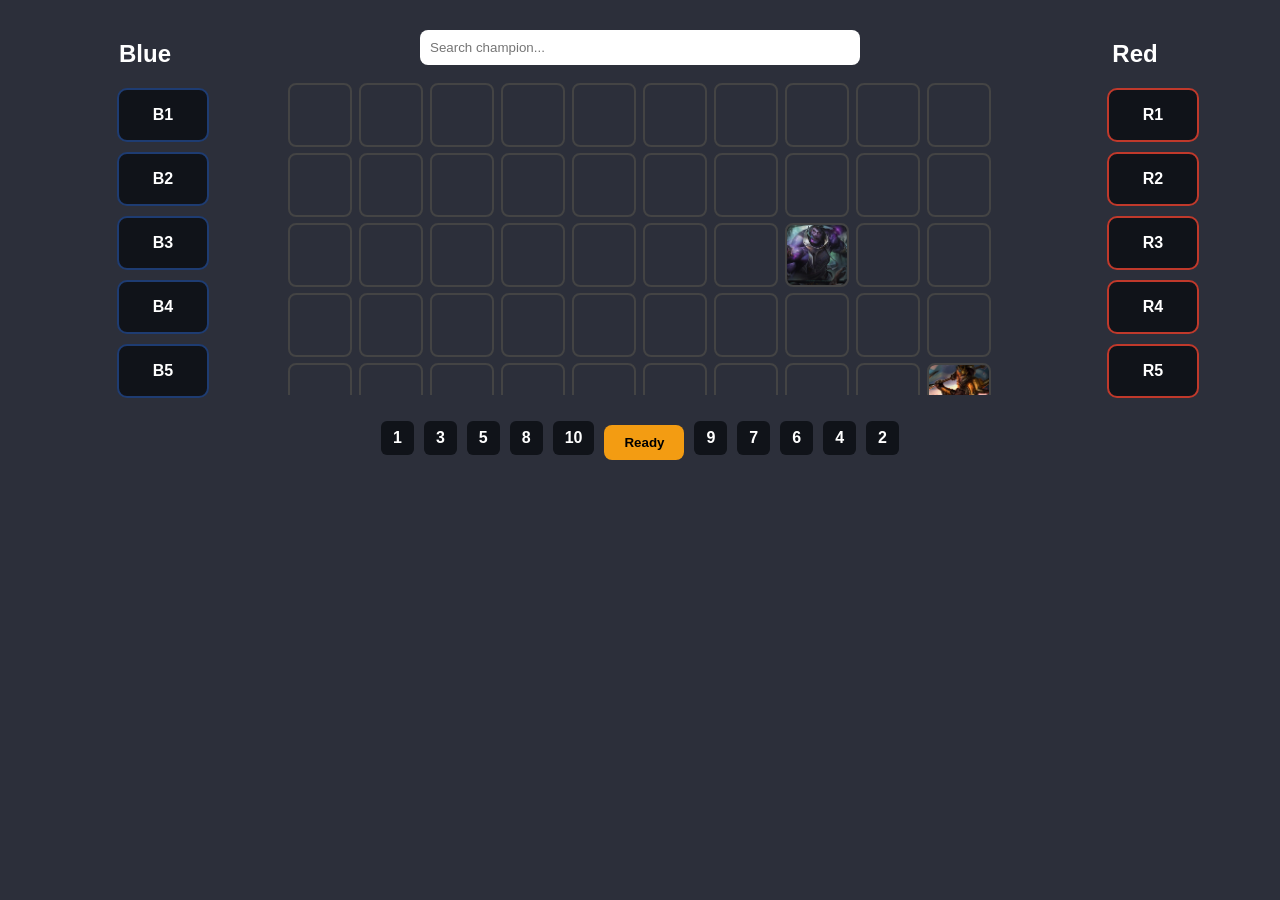
==== public/draft.html @ 3d3592ba "404 added + firebase" ====
<!DOCTYPE html>
<html lang="en">
<head>
  <meta charset="UTF-8" />
  <title>Fearless Draft</title>
  <link rel="stylesheet" href="draft.css" />
</head>
<body>
<div class="draft-wrapper">

  <div class="team-column blue-team">
    <h2>Blue</h2>
    <div class="slots">
      <div class="slot">B1</div>
      <div class="slot">B2</div>
      <div class="slot">B3</div>
      <div class="slot">B4</div>
      <div class="slot">B5</div>
    </div>
  </div>

  <div class="center-draft">
    <div class="role-filter">
      <!-- Icons or filters -->
    </div>
    <input type="text" id="search" placeholder="Search champion..." />
    <div id="champion-pool" class="champion-grid">
      <!-- Champion icons go here -->
    </div>
    <div class="draft-order">
      <div>1</div><div>3</div><div>5</div><div>8</div><div>10</div>
      <button class="ready-btn">Ready</button>
      <div>9</div><div>7</div><div>6</div><div>4</div><div>2</div>
    </div>
  </div>

  <div class="team-column red-team">
    <h2>Red</h2>
    <div class="slots">
      <div class="slot">R1</div>
      <div class="slot">R2</div>
      <div class="slot">R3</div>
      <div class="slot">R4</div>
      <div class="slot">R5</div>
    </div>
  </div>

</div>

<script src="draft.js"></script>
</body>
</html>

<!-- firebase project id : fearless-draft-5c74e -->
---- public/draft.css ----
/* Base styles */
body {
    margin: 0;
    font-family: 'Segoe UI', sans-serif;
    background-color: #2c2f3a;
    color: white;
}

/* Draft container layout */
.draft-wrapper {
    display: flex;
    flex-wrap: wrap;
    justify-content: space-between;
    align-items: flex-start;
    padding: 20px;
    gap: 20px;
}

/* Team columns (Blue / Red) */
.team-column {
    flex: 1 1 150px;
    display: flex;
    flex-direction: column;
    align-items: center;
    min-width: 120px;
}

.team-column h2 {
    font-size: 1.5rem;
    margin-bottom: 10px;
}

/* Pick and ban slots */
.slots .slot {
    width: 100%;
    background: #101319;
    border: 2px solid #1e3c72;
    color: white;
    padding: 16px;
    text-align: center;
    margin: 10px 0;
    border-radius: 10px;
    font-weight: bold;
}

.red-team .slot {
    border-color: #c0392b;
}

/* Center draft area */
.center-draft {
    flex: 3 1 400px;
    display: flex;
    flex-direction: column;
    align-items: center;
}

/* Search input */
#search {
    width: 60%;
    padding: 10px;
    margin: 10px 0;
    border-radius: 8px;
    border: none;
}

/* Champion grid */
.champion-grid {
    display: grid;
    grid-template-columns: repeat(auto-fill, minmax(60px, 1fr));
    gap: 10px;
    justify-content: center;
    padding: 10px;
    max-height: 300px;
    overflow-y: auto;
    width: 100%;
}

/* Champion buttons */
.champion-grid button {
    background: none;
    border: none;
    cursor: pointer;
    width: 60px;
    height: 60px;
    background-size: cover;
    background-position: center;
    border-radius: 6px;
    outline: 2px solid #444;
    transition: transform 0.2s;
}

.champion-grid button:hover {
    transform: scale(1.1);
    outline-color: #f39c12;
}

/* Draft order display */
.draft-order {
    display: flex;
    flex-wrap: wrap;
    justify-content: center;
    align-items: center;
    gap: 10px;
    margin-top: 20px;
}

.draft-order div {
    background: #101319;
    padding: 8px 12px;
    border-radius: 6px;
    font-weight: bold;
}

/* Game ID display */
#game-id-display {
    margin-bottom: 10px;
    font-size: 1.1rem;
}

/* Ready button */
.ready-btn {
    background-color: #f39c12;
    border: none;
    padding: 10px 20px;
    font-weight: bold;
    border-radius: 8px;
    color: #000;
    cursor: pointer;
    margin-top: 10px;
}

/* Responsive styles */
@media (max-width: 768px) {
    .draft-wrapper {
        flex-direction: column;
        align-items: center;
    }

    .team-column,
    .center-draft {
        width: 100%;
        align-items: center;
    }

    .champion-grid {
        grid-template-columns: repeat(auto-fill, minmax(50px, 1fr));
        max-height: none;
    }

    #search {
        width: 80%;
    }
}
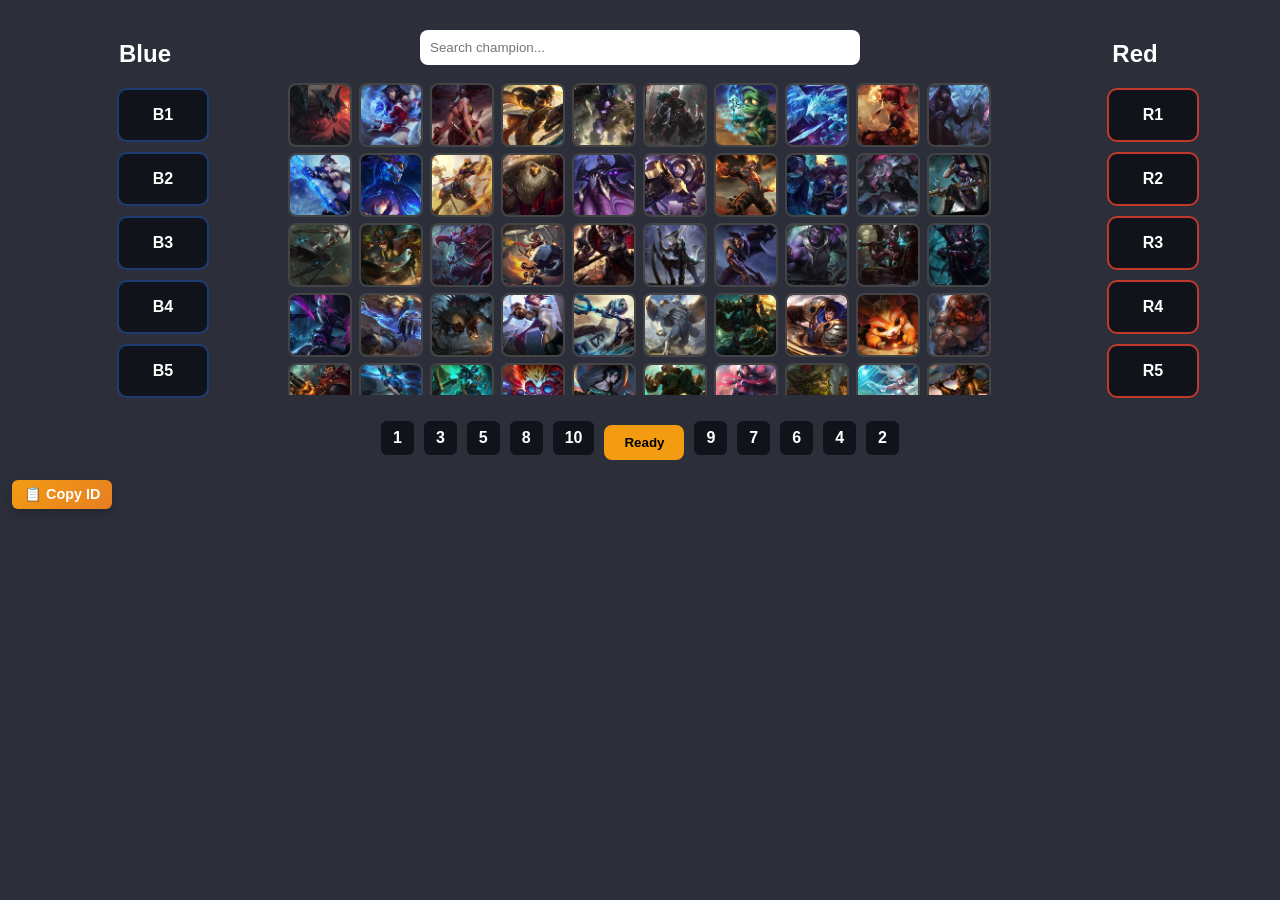
==== commit dbe3d3c6: "firestore changes" ====
--- a/public/draft.html
+++ b/public/draft.html
@@ -47,6 +47,12 @@
 
 </div>
 
+<div class="game-header">
+  <span id="game-id-display"></span>
+  <button id="copy-id-btn" class="copy-btn">📋 Copy ID</button>
+</div>
+
+
 <script src="draft.js"></script>
 </body>
 </html>
--- a/public/draft.css
+++ b/public/draft.css
@@ -152,3 +152,39 @@
         width: 80%;
     }
 }
+
+/* COPY ID BUTTON */
+.game-header {
+    display: flex;
+    align-items: center;
+    gap: 12px;
+    margin-bottom: 16px;
+}
+
+/* Refined Copy ID button */
+.copy-btn {
+    display: inline-flex;
+    align-items: center;
+    gap: 6px;
+    padding: 6px 12px;
+    font-size: 0.9rem;
+    font-weight: 600;
+    color: #ffffff;
+    background: linear-gradient(135deg, #f39c12 0%, #e67e22 100%);
+    border: none;
+    border-radius: 6px;
+    box-shadow: 0 4px 8px rgba(0, 0, 0, 0.2);
+    cursor: pointer;
+    transition: transform 0.1s ease-in-out, box-shadow 0.2s ease, background 0.2s ease;
+}
+
+.copy-btn:hover {
+    background: linear-gradient(135deg, #e67e22 0%, #d35400 100%);
+    box-shadow: 0 6px 12px rgba(0, 0, 0, 0.25);
+    transform: translateY(-1px);
+}
+
+.copy-btn:active {
+    transform: scale(0.97);
+    box-shadow: 0 3px 6px rgba(0, 0, 0, 0.2);
+}
